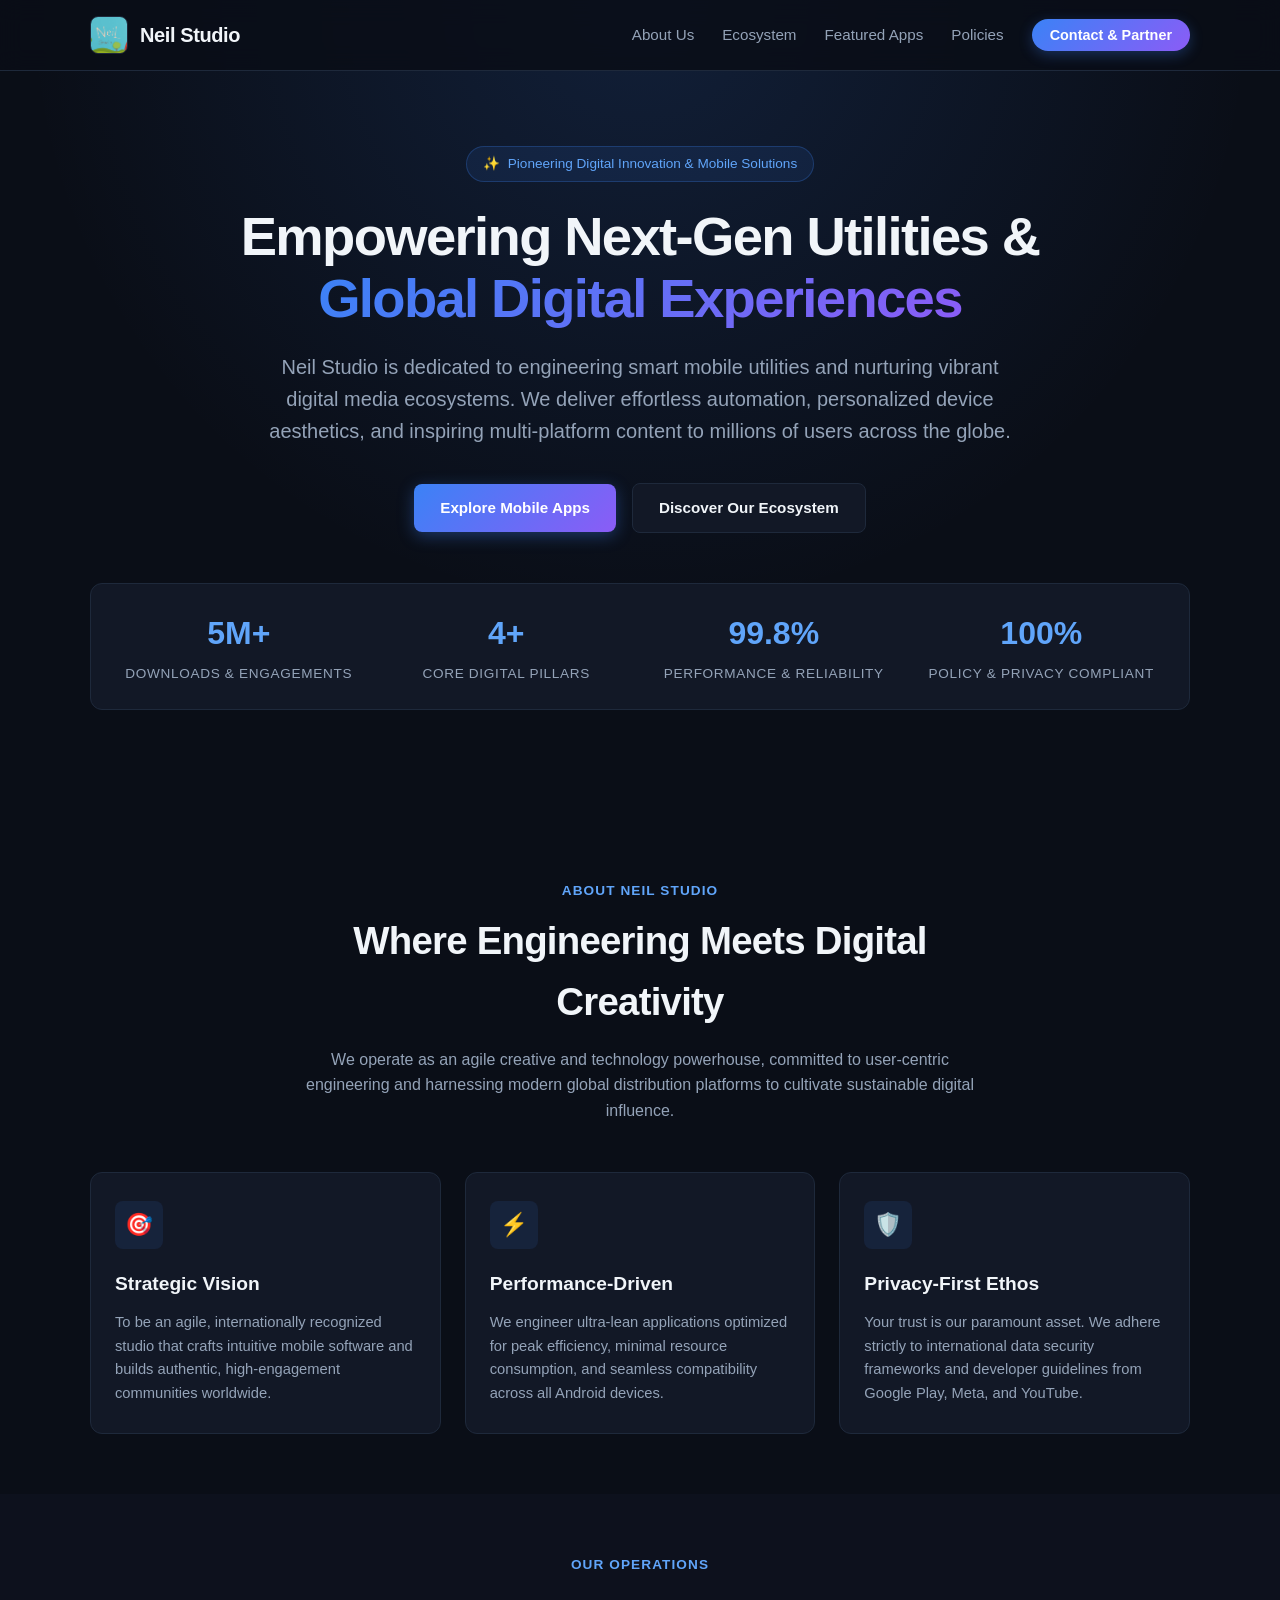
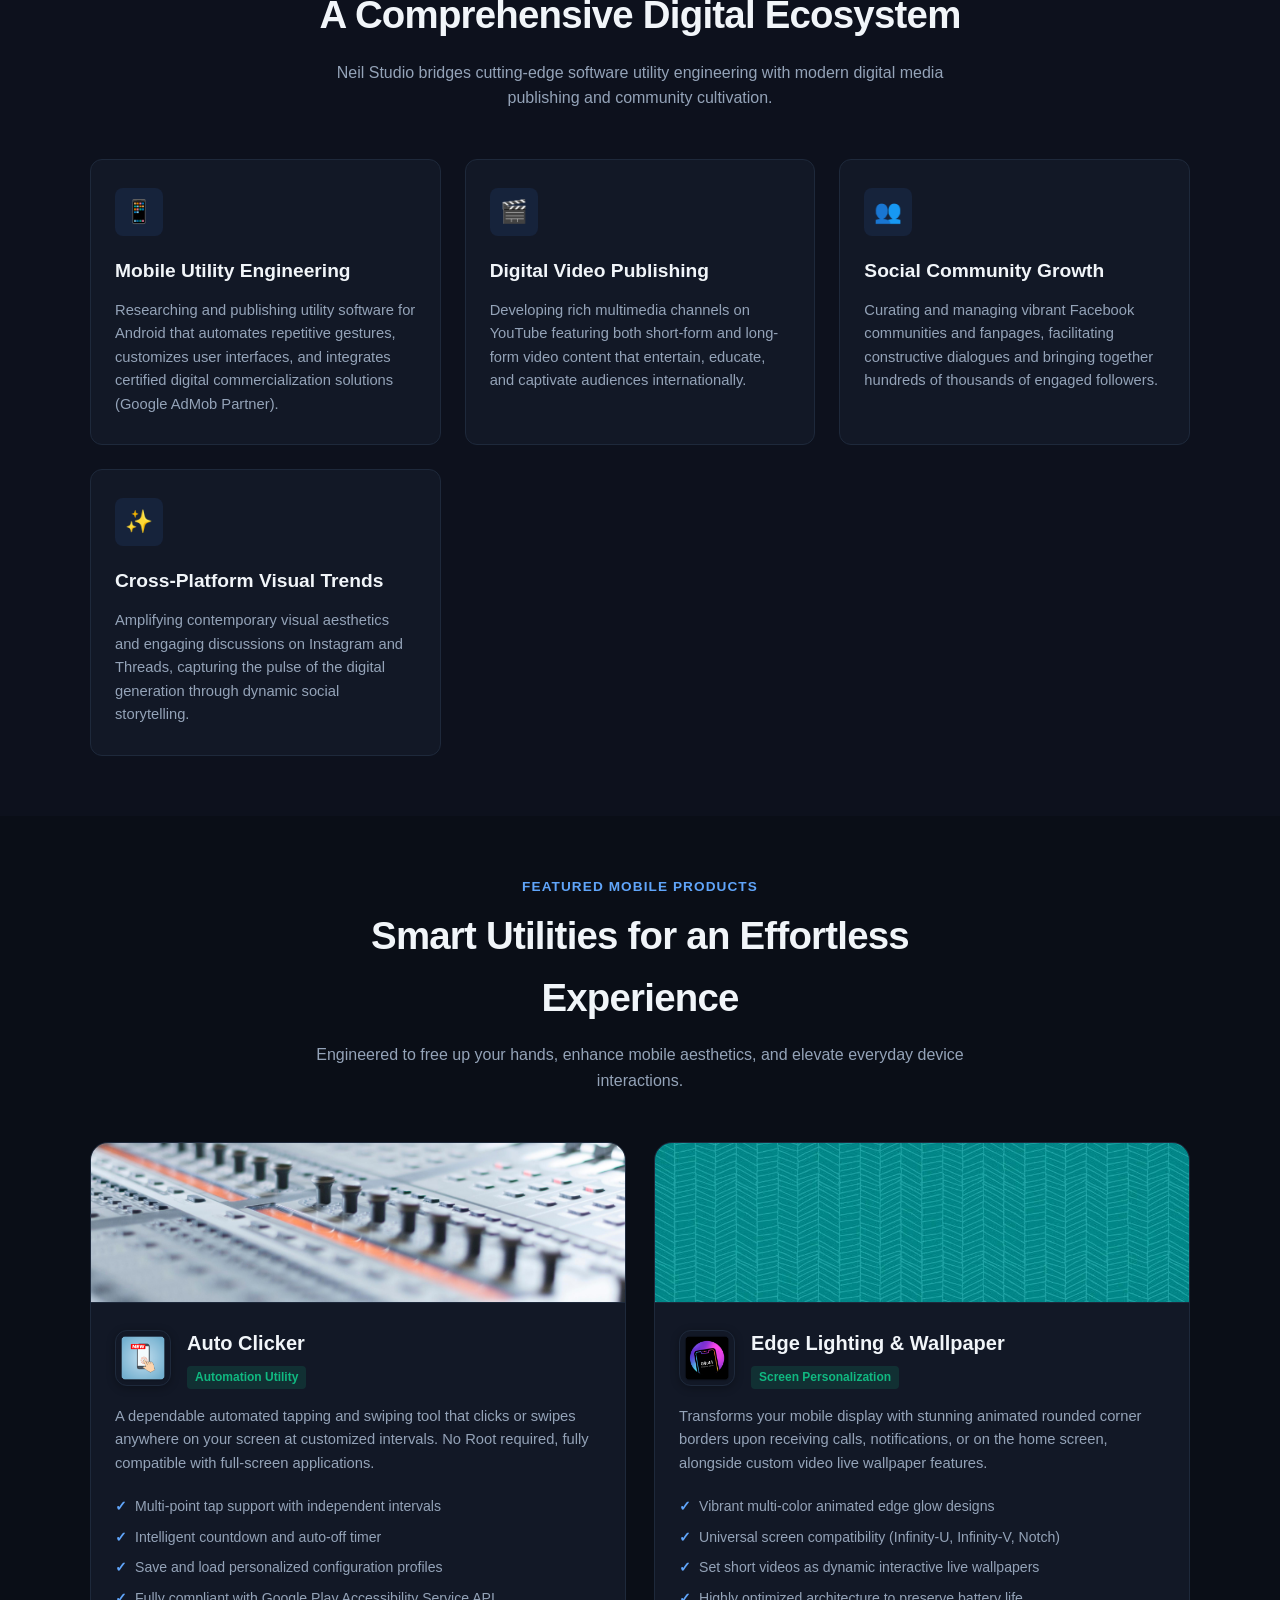
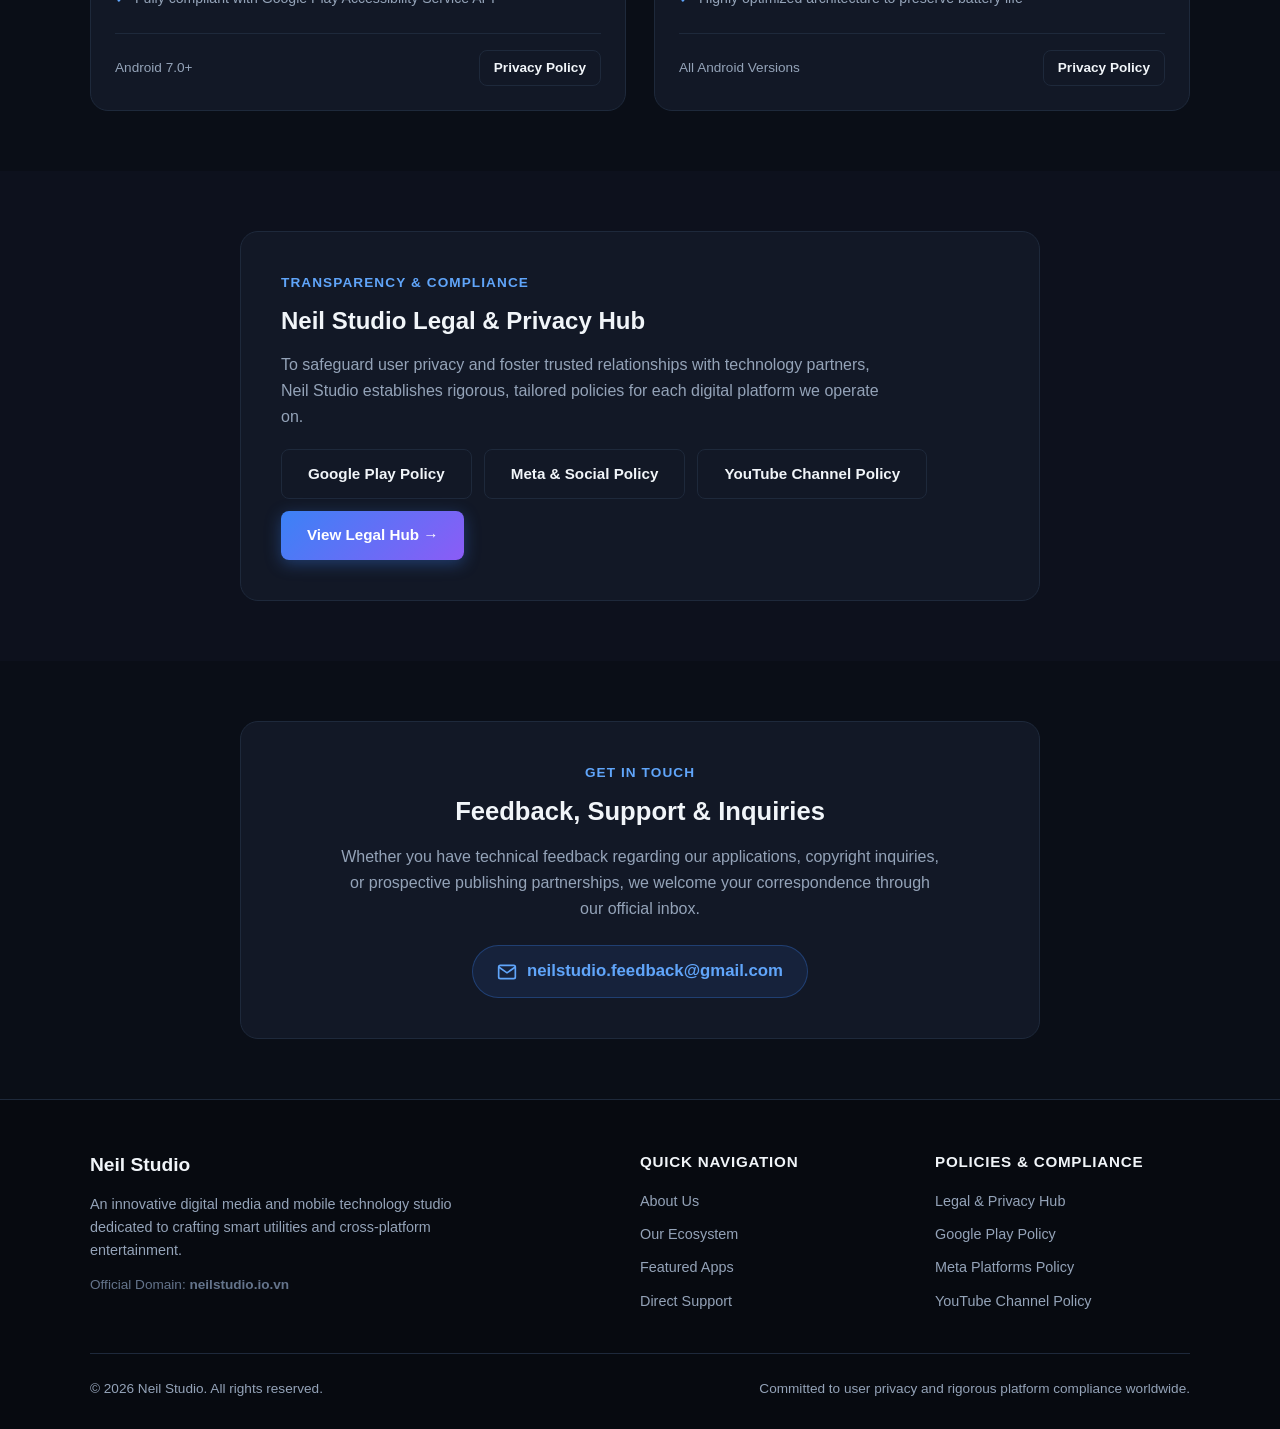
==== index.html @ c3f79672 "feat: initialize neilstudio website with homepage, policies, and assets" ====
<!DOCTYPE html>
<html lang="en">
<head>
  <meta charset="utf-8">
  <meta name="viewport" content="width=device-width, initial-scale=1.0">
  <title>Neil Studio | Creative Digital Media & Multi-Platform App Development</title>
  
  <meta name="description" content="Neil Studio is an innovative technology and digital media studio specializing in smart mobile utility applications and vibrant multi-platform social ecosystems.">
  <meta name="keywords" content="Neil Studio, Auto Clicker, Edge Lighting, Android Apps, Digital Media, Content Creation, neilstudio.io.vn">
  <meta name="author" content="Neil Studio">
  <link rel="canonical" href="https://neilstudio.io.vn/">
  
  <!-- Open Graph / Social Cards -->
  <meta property="og:type" content="website">
  <meta property="og:url" content="https://neilstudio.io.vn/">
  <meta property="og:title" content="Neil Studio | Digital Media & Technology Innovation">
  <meta property="og:description" content="Discover smart mobile utilities and innovative digital content ecosystems crafted by Neil Studio.">
  <meta property="og:image" content="assets/banner-autoclicker.jpg">

  <!-- Favicon -->
  <link rel="icon" type="image/png" href="assets/favicon.png">
  
  <!-- Main Stylesheet -->
  <link rel="stylesheet" href="style.css">
</head>
<body>

  <!-- Navigation Bar -->
  <header class="navbar">
    <div class="container nav-container">
      <a href="index.html" class="nav-brand">
        <img src="assets/logo.png" alt="Neil Studio Logo" class="nav-logo">
        <span>Neil Studio</span>
      </a>

      <button class="nav-toggle" id="navToggle" aria-label="Toggle navigation menu">
        <svg width="24" height="24" viewBox="0 0 24 24" fill="none" stroke="currentColor" stroke-width="2">
          <line x1="3" y1="12" x2="21" y2="12"></line>
          <line x1="3" y1="6" x2="21" y2="6"></line>
          <line x1="3" y1="18" x2="21" y2="18"></line>
        </svg>
      </button>

      <nav>
        <ul class="nav-menu" id="navMenu">
          <li><a href="#about" class="nav-link">About Us</a></li>
          <li><a href="#services" class="nav-link">Ecosystem</a></li>
          <li><a href="#apps" class="nav-link">Featured Apps</a></li>
          <li><a href="policies/index.html" class="nav-link">Policies</a></li>
          <li><a href="#contact" class="nav-cta">Contact & Partner</a></li>
        </ul>
      </nav>
    </div>
  </header>

  <main>
    <!-- Hero Section -->
    <section class="hero-section">
      <div class="container">
        <div class="hero-badge">
          <span>✨</span> Pioneering Digital Innovation & Mobile Solutions
        </div>
        <h1 class="hero-title">
          Empowering Next-Gen Utilities & <br>
          <span class="gradient-text">Global Digital Experiences</span>
        </h1>
        <p class="hero-desc">
          Neil Studio is dedicated to engineering smart mobile utilities and nurturing vibrant digital media ecosystems. We deliver effortless automation, personalized device aesthetics, and inspiring multi-platform content to millions of users across the globe.
        </p>
        <div class="hero-actions">
          <a href="#apps" class="btn btn-primary">Explore Mobile Apps</a>
          <a href="#services" class="btn btn-secondary">Discover Our Ecosystem</a>
        </div>

        <!-- Highlights / Stats -->
        <div class="stats-grid">
          <div class="stat-item">
            <div class="stat-num">5M+</div>
            <div class="stat-label">Downloads & Engagements</div>
          </div>
          <div class="stat-item">
            <div class="stat-num">4+</div>
            <div class="stat-label">Core Digital Pillars</div>
          </div>
          <div class="stat-item">
            <div class="stat-num">99.8%</div>
            <div class="stat-label">Performance & Reliability</div>
          </div>
          <div class="stat-item">
            <div class="stat-num">100%</div>
            <div class="stat-label">Policy & Privacy Compliant</div>
          </div>
        </div>
      </div>
    </section>

    <!-- About Section -->
    <section class="section" id="about">
      <div class="container">
        <div class="section-header">
          <div class="section-tag">About Neil Studio</div>
          <h2 class="section-title">Where Engineering Meets Digital Creativity</h2>
          <p class="section-desc">
            We operate as an agile creative and technology powerhouse, committed to user-centric engineering and harnessing modern global distribution platforms to cultivate sustainable digital influence.
          </p>
        </div>

        <div class="cards-grid">
          <div class="card">
            <div class="card-icon">🎯</div>
            <h3 class="card-title">Strategic Vision</h3>
            <p class="card-desc">
              To be an agile, internationally recognized studio that crafts intuitive mobile software and builds authentic, high-engagement communities worldwide.
            </p>
          </div>

          <div class="card">
            <div class="card-icon">⚡</div>
            <h3 class="card-title">Performance-Driven</h3>
            <p class="card-desc">
              We engineer ultra-lean applications optimized for peak efficiency, minimal resource consumption, and seamless compatibility across all Android devices.
            </p>
          </div>

          <div class="card">
            <div class="card-icon">🛡️</div>
            <h3 class="card-title">Privacy-First Ethos</h3>
            <p class="card-desc">
              Your trust is our paramount asset. We adhere strictly to international data security frameworks and developer guidelines from Google Play, Meta, and YouTube.
            </p>
          </div>
        </div>
      </div>
    </section>

    <!-- Services / Ecosystem Section -->
    <section class="section" id="services" style="background: rgba(18, 24, 38, 0.4);">
      <div class="container">
        <div class="section-header">
          <div class="section-tag">Our Operations</div>
          <h2 class="section-title">A Comprehensive Digital Ecosystem</h2>
          <p class="section-desc">
            Neil Studio bridges cutting-edge software utility engineering with modern digital media publishing and community cultivation.
          </p>
        </div>

        <div class="cards-grid">
          <div class="card">
            <div class="card-icon">📱</div>
            <h3 class="card-title">Mobile Utility Engineering</h3>
            <p class="card-desc">
              Researching and publishing utility software for Android that automates repetitive gestures, customizes user interfaces, and integrates certified digital commercialization solutions (Google AdMob Partner).
            </p>
          </div>

          <div class="card">
            <div class="card-icon">🎬</div>
            <h3 class="card-title">Digital Video Publishing</h3>
            <p class="card-desc">
              Developing rich multimedia channels on YouTube featuring both short-form and long-form video content that entertain, educate, and captivate audiences internationally.
            </p>
          </div>

          <div class="card">
            <div class="card-icon">👥</div>
            <h3 class="card-title">Social Community Growth</h3>
            <p class="card-desc">
              Curating and managing vibrant Facebook communities and fanpages, facilitating constructive dialogues and bringing together hundreds of thousands of engaged followers.
            </p>
          </div>

          <div class="card">
            <div class="card-icon">✨</div>
            <h3 class="card-title">Cross-Platform Visual Trends</h3>
            <p class="card-desc">
              Amplifying contemporary visual aesthetics and engaging discussions on Instagram and Threads, capturing the pulse of the digital generation through dynamic social storytelling.
            </p>
          </div>
        </div>
      </div>
    </section>

    <!-- Featured Apps Section -->
    <section class="section" id="apps">
      <div class="container">
        <div class="section-header">
          <div class="section-tag">Featured Mobile Products</div>
          <h2 class="section-title">Smart Utilities for an Effortless Experience</h2>
          <p class="section-desc">
            Engineered to free up your hands, enhance mobile aesthetics, and elevate everyday device interactions.
          </p>
        </div>

        <div class="apps-grid">
          <!-- App 1: Auto Clicker -->
          <div class="app-card">
            <img src="assets/banner-autoclicker.jpg" alt="Auto Clicker Banner" class="app-banner">
            <div class="app-content">
              <div class="app-header">
                <img src="assets/icon-autoclicker.png" alt="Auto Clicker Icon" class="app-icon">
                <div class="app-title-area">
                  <h3>Auto Clicker</h3>
                  <span class="app-badge">Automation Utility</span>
                </div>
              </div>
              <p class="app-desc">
                A dependable automated tapping and swiping tool that clicks or swipes anywhere on your screen at customized intervals. No Root required, fully compatible with full-screen applications.
              </p>
              <ul class="app-features">
                <li>Multi-point tap support with independent intervals</li>
                <li>Intelligent countdown and auto-off timer</li>
                <li>Save and load personalized configuration profiles</li>
                <li>Fully compliant with Google Play Accessibility Service API</li>
              </ul>
              <div class="app-footer">
                <span style="font-size: 0.85rem; color: var(--text-muted);">Android 7.0+</span>
                <a href="policies/google-play.html" class="btn btn-secondary" style="padding: 6px 14px; font-size: 0.85rem;">Privacy Policy</a>
              </div>
            </div>
          </div>

          <!-- App 2: Edge Lighting -->
          <div class="app-card">
            <img src="assets/banner-edgelighting.jpg" alt="Edge Lighting Banner" class="app-banner">
            <div class="app-content">
              <div class="app-header">
                <img src="assets/icon-edgelighting.png" alt="Edge Lighting Icon" class="app-icon">
                <div class="app-title-area">
                  <h3>Edge Lighting & Wallpaper</h3>
                  <span class="app-badge">Screen Personalization</span>
                </div>
              </div>
              <p class="app-desc">
                Transforms your mobile display with stunning animated rounded corner borders upon receiving calls, notifications, or on the home screen, alongside custom video live wallpaper features.
              </p>
              <ul class="app-features">
                <li>Vibrant multi-color animated edge glow designs</li>
                <li>Universal screen compatibility (Infinity-U, Infinity-V, Notch)</li>
                <li>Set short videos as dynamic interactive live wallpapers</li>
                <li>Highly optimized architecture to preserve battery life</li>
              </ul>
              <div class="app-footer">
                <span style="font-size: 0.85rem; color: var(--text-muted);">All Android Versions</span>
                <a href="policies/google-play.html" class="btn btn-secondary" style="padding: 6px 14px; font-size: 0.85rem;">Privacy Policy</a>
              </div>
            </div>
          </div>
        </div>
      </div>
    </section>

    <!-- Policies & Trust Banner -->
    <section class="section" style="background: rgba(18, 24, 38, 0.4);">
      <div class="container">
        <div class="contact-box" style="text-align: left; display: flex; flex-direction: column; gap: 20px;">
          <div>
            <div class="section-tag">Transparency & Compliance</div>
            <h3 style="font-size: 1.5rem; margin-top: 6px;">Neil Studio Legal & Privacy Hub</h3>
            <p style="margin: 0; color: var(--text-muted);">
              To safeguard user privacy and foster trusted relationships with technology partners, Neil Studio establishes rigorous, tailored policies for each digital platform we operate on.
            </p>
          </div>
          <div style="display: flex; gap: 12px; flex-wrap: wrap;">
            <a href="policies/google-play.html" class="btn btn-secondary">Google Play Policy</a>
            <a href="policies/meta.html" class="btn btn-secondary">Meta & Social Policy</a>
            <a href="policies/youtube.html" class="btn btn-secondary">YouTube Channel Policy</a>
            <a href="policies/index.html" class="btn btn-primary">View Legal Hub →</a>
          </div>
        </div>
      </div>
    </section>

    <!-- Contact / Feedback Section -->
    <section class="section" id="contact">
      <div class="container">
        <div class="contact-box">
          <div class="section-tag">Get In Touch</div>
          <h3>Feedback, Support & Inquiries</h3>
          <p>
            Whether you have technical feedback regarding our applications, copyright inquiries, or prospective publishing partnerships, we welcome your correspondence through our official inbox.
          </p>
          <a href="mailto:neilstudio.feedback@gmail.com" class="email-pill">
            <svg width="20" height="20" viewBox="0 0 24 24" fill="none" stroke="currentColor" stroke-width="2">
              <path d="M4 4h16c1.1 0 2 .9 2 2v12c0 1.1-.9 2-2 2H4c-1.1 0-2-.9-2-2V6c0-1.1.9-2 2-2z"></path>
              <polyline points="22,6 12,13 2,6"></polyline>
            </svg>
            <span>neilstudio.feedback@gmail.com</span>
          </a>
        </div>
      </div>
    </section>
  </main>

  <!-- Footer -->
  <footer class="footer">
    <div class="container">
      <div class="footer-grid">
        <div class="footer-brand">
          <h4>Neil Studio</h4>
          <p>
            An innovative digital media and mobile technology studio dedicated to crafting smart utilities and cross-platform entertainment.
          </p>
          <p style="margin-top: 12px; font-size: 0.85rem; color: var(--text-faint);">
            Official Domain: <strong>neilstudio.io.vn</strong>
          </p>
        </div>

        <div class="footer-col">
          <h5>Quick Navigation</h5>
          <ul class="footer-links">
            <li><a href="#about">About Us</a></li>
            <li><a href="#services">Our Ecosystem</a></li>
            <li><a href="#apps">Featured Apps</a></li>
            <li><a href="mailto:neilstudio.feedback@gmail.com">Direct Support</a></li>
          </ul>
        </div>

        <div class="footer-col">
          <h5>Policies & Compliance</h5>
          <ul class="footer-links">
            <li><a href="policies/index.html">Legal & Privacy Hub</a></li>
            <li><a href="policies/google-play.html">Google Play Policy</a></li>
            <li><a href="policies/meta.html">Meta Platforms Policy</a></li>
            <li><a href="policies/youtube.html">YouTube Channel Policy</a></li>
          </ul>
        </div>
      </div>

      <div class="footer-bottom">
        <div>© 2026 Neil Studio. All rights reserved.</div>
        <div>Committed to user privacy and rigorous platform compliance worldwide.</div>
      </div>
    </div>
  </footer>

  <script>
    // Responsive Mobile Navigation Toggle
    const navToggle = document.getElementById('navToggle');
    const navMenu = document.getElementById('navMenu');
    if (navToggle && navMenu) {
      navToggle.addEventListener('click', () => {
        navMenu.classList.toggle('is-active');
      });
      // Close menu when clicking outside or link
      navMenu.querySelectorAll('a').forEach(link => {
        link.addEventListener('click', () => {
          navMenu.classList.remove('is-active');
        });
      });
    }
  </script>
</body>
</html>
---- style.css ----
/* ==========================================================================
   Neil Studio - Main Stylesheet
   Ultra-fast, Modern & Responsive Design for Cloudflare Pages
   Domain: neilstudio.io.vn
   ========================================================================== */

:root {
  --bg-main: #0a0e17;
  --bg-card: #121826;
  --bg-card-hover: #182032;
  --bg-nav: rgba(10, 14, 23, 0.85);
  --border-subtle: #1e293b;
  --border-focus: #3b82f6;
  
  --text-main: #f1f5f9;
  --text-muted: #94a3b8;
  --text-faint: #64748b;
  
  --primary: #3b82f6;
  --primary-hover: #2563eb;
  --primary-light: #60a5fa;
  --accent-purple: #8b5cf6;
  --accent-emerald: #10b981;
  --gradient-brand: linear-gradient(135deg, #3b82f6 0%, #8b5cf6 100%);
  --gradient-glow: radial-gradient(circle at 50% 0%, rgba(59, 130, 246, 0.15) 0%, transparent 70%);

  --radius-sm: 8px;
  --radius-md: 12px;
  --radius-lg: 18px;
  --shadow-sm: 0 2px 8px rgba(0, 0, 0, 0.3);
  --shadow-lg: 0 10px 30px -10px rgba(0, 0, 0, 0.5);

  --container-max: 1140px;
  --font-stack: -apple-system, BlinkMacSystemFont, "Segoe UI", Roboto, "Helvetica Neue", Arial, sans-serif;
}

/* Base Reset */
*, *::before, *::after {
  box-sizing: border-box;
  margin: 0;
  padding: 0;
}

html {
  scroll-behavior: smooth;
  font-family: var(--font-stack);
  background-color: var(--bg-main);
  color: var(--text-main);
  line-height: 1.6;
  -webkit-font-smoothing: antialiased;
}

body {
  min-height: 100vh;
  display: flex;
  flex-direction: column;
  overflow-x: hidden;
  background-image: var(--gradient-glow);
  background-repeat: no-repeat;
  background-position: top center;
  background-size: 100% 600px;
}

img {
  max-width: 100%;
  height: auto;
  display: block;
}

a {
  color: var(--primary-light);
  text-decoration: none;
  transition: color 0.2s ease;
}

a:hover {
  color: #93c5fd;
}

/* Layout Utilities */
.container {
  width: 100%;
  max-width: var(--container-max);
  margin-left: auto;
  margin-right: auto;
  padding-left: 20px;
  padding-right: 20px;
}

/* Navigation Bar */
.navbar {
  position: sticky;
  top: 0;
  z-index: 100;
  background: var(--bg-nav);
  backdrop-filter: blur(12px);
  -webkit-backdrop-filter: blur(12px);
  border-bottom: 1px solid var(--border-subtle);
  transition: background 0.3s ease;
}

.nav-container {
  display: flex;
  align-items: center;
  justify-content: space-between;
  height: 70px;
}

.nav-brand {
  display: flex;
  align-items: center;
  gap: 12px;
  color: var(--text-main);
  font-weight: 700;
  font-size: 1.25rem;
  letter-spacing: -0.02em;
}

.nav-logo {
  width: 38px;
  height: 38px;
  border-radius: var(--radius-sm);
  object-fit: cover;
  border: 1px solid var(--border-subtle);
}

.nav-menu {
  display: flex;
  align-items: center;
  gap: 28px;
  list-style: none;
}

.nav-link {
  color: var(--text-muted);
  font-size: 0.95rem;
  font-weight: 500;
  transition: color 0.2s ease;
}

.nav-link:hover, .nav-link.active {
  color: var(--text-main);
}

.nav-cta {
  background: var(--gradient-brand);
  color: #fff !important;
  padding: 8px 18px;
  border-radius: 9999px;
  font-size: 0.9rem;
  font-weight: 600;
  box-shadow: 0 4px 14px rgba(59, 130, 246, 0.3);
  transition: transform 0.2s ease, box-shadow 0.2s ease;
}

.nav-cta:hover {
  transform: translateY(-1px);
  box-shadow: 0 6px 20px rgba(59, 130, 246, 0.45);
}

/* Mobile Toggle */
.nav-toggle {
  display: none;
  background: none;
  border: none;
  color: var(--text-main);
  cursor: pointer;
  padding: 8px;
}

/* Hero Section */
.hero-section {
  padding: 75px 0 60px;
  text-align: center;
  position: relative;
}

.hero-badge {
  display: inline-flex;
  align-items: center;
  gap: 8px;
  padding: 6px 16px;
  background: rgba(59, 130, 246, 0.1);
  border: 1px solid rgba(59, 130, 246, 0.25);
  border-radius: 9999px;
  font-size: 0.85rem;
  color: var(--primary-light);
  font-weight: 500;
  margin-bottom: 24px;
}

.hero-title {
  font-size: clamp(2.2rem, 5vw, 3.4rem);
  font-weight: 800;
  line-height: 1.15;
  letter-spacing: -0.03em;
  margin-bottom: 20px;
}

.gradient-text {
  background: var(--gradient-brand);
  -webkit-background-clip: text;
  -webkit-text-fill-color: transparent;
}

.hero-desc {
  font-size: clamp(1.05rem, 2vw, 1.25rem);
  color: var(--text-muted);
  max-width: 760px;
  margin: 0 auto 36px;
  line-height: 1.6;
}

.hero-actions {
  display: flex;
  align-items: center;
  justify-content: center;
  gap: 16px;
  flex-wrap: wrap;
}

.btn {
  display: inline-flex;
  align-items: center;
  justify-content: center;
  gap: 8px;
  padding: 12px 26px;
  border-radius: var(--radius-sm);
  font-size: 0.95rem;
  font-weight: 600;
  cursor: pointer;
  transition: all 0.2s ease;
  border: none;
}

.btn-primary {
  background: var(--gradient-brand);
  color: #fff;
  box-shadow: 0 4px 16px rgba(59, 130, 246, 0.35);
}

.btn-primary:hover {
  transform: translateY(-2px);
  box-shadow: 0 6px 24px rgba(59, 130, 246, 0.5);
  color: #fff;
}

.btn-secondary {
  background: var(--bg-card);
  color: var(--text-main);
  border: 1px solid var(--border-subtle);
}

.btn-secondary:hover {
  background: var(--bg-card-hover);
  border-color: #334155;
  color: #fff;
}

/* Stats / Highlights */
.stats-grid {
  display: grid;
  grid-template-columns: repeat(auto-fit, minmax(200px, 1fr));
  gap: 20px;
  margin: 50px 0;
  padding: 24px;
  background: var(--bg-card);
  border: 1px solid var(--border-subtle);
  border-radius: var(--radius-md);
}

.stat-item {
  text-align: center;
}

.stat-num {
  font-size: 2rem;
  font-weight: 800;
  color: var(--primary-light);
  margin-bottom: 4px;
}

.stat-label {
  font-size: 0.85rem;
  color: var(--text-muted);
  text-transform: uppercase;
  letter-spacing: 0.05em;
}

/* Section Common */
.section {
  padding: 60px 0;
}

.section-header {
  text-align: center;
  max-width: 680px;
  margin: 0 auto 48px;
}

.section-tag {
  color: var(--primary-light);
  font-size: 0.85rem;
  font-weight: 600;
  text-transform: uppercase;
  letter-spacing: 0.08em;
  margin-bottom: 8px;
}

.section-title {
  font-size: clamp(1.8rem, 3.5vw, 2.4rem);
  font-weight: 700;
  letter-spacing: -0.02em;
  margin-bottom: 14px;
}

.section-desc {
  color: var(--text-muted);
  font-size: 1rem;
}

/* Cards Grid */
.cards-grid {
  display: grid;
  grid-template-columns: repeat(auto-fit, minmax(260px, 1fr));
  gap: 24px;
}

.card {
  background: var(--bg-card);
  border: 1px solid var(--border-subtle);
  border-radius: var(--radius-md);
  padding: 28px 24px;
  transition: transform 0.2s ease, border-color 0.2s ease, box-shadow 0.2s ease;
  display: flex;
  flex-direction: column;
}

.card:hover {
  transform: translateY(-4px);
  border-color: rgba(59, 130, 246, 0.4);
  box-shadow: 0 12px 28px -8px rgba(0, 0, 0, 0.4);
}

.card-icon {
  width: 48px;
  height: 48px;
  display: flex;
  align-items: center;
  justify-content: center;
  background: rgba(59, 130, 246, 0.1);
  color: var(--primary-light);
  border-radius: var(--radius-sm);
  margin-bottom: 20px;
  font-size: 1.4rem;
}

.card-title {
  font-size: 1.2rem;
  font-weight: 700;
  margin-bottom: 12px;
  color: var(--text-main);
}

.card-desc {
  font-size: 0.92rem;
  color: var(--text-muted);
  line-height: 1.6;
  flex-grow: 1;
}

/* Featured Apps Section */
.apps-grid {
  display: grid;
  grid-template-columns: repeat(auto-fit, minmax(320px, 1fr));
  gap: 28px;
}

.app-card {
  background: var(--bg-card);
  border: 1px solid var(--border-subtle);
  border-radius: var(--radius-lg);
  overflow: hidden;
  transition: transform 0.2s ease, border-color 0.2s ease;
  display: flex;
  flex-direction: column;
}

.app-card:hover {
  transform: translateY(-3px);
  border-color: rgba(59, 130, 246, 0.35);
}

.app-banner {
  width: 100%;
  height: 160px;
  object-fit: cover;
  border-bottom: 1px solid var(--border-subtle);
  background-color: #0d121c;
}

.app-content {
  padding: 24px;
  display: flex;
  flex-direction: column;
  flex-grow: 1;
}

.app-header {
  display: flex;
  align-items: center;
  gap: 16px;
  margin-bottom: 16px;
}

.app-icon {
  width: 56px;
  height: 56px;
  border-radius: var(--radius-md);
  object-fit: cover;
  border: 1px solid var(--border-subtle);
  box-shadow: var(--shadow-sm);
}

.app-title-area h3 {
  font-size: 1.25rem;
  font-weight: 700;
  color: var(--text-main);
  margin-bottom: 4px;
}

.app-badge {
  display: inline-block;
  font-size: 0.75rem;
  font-weight: 600;
  padding: 2px 8px;
  background: rgba(16, 185, 129, 0.15);
  color: var(--accent-emerald);
  border-radius: 4px;
}

.app-desc {
  color: var(--text-muted);
  font-size: 0.92rem;
  line-height: 1.6;
  margin-bottom: 20px;
  flex-grow: 1;
}

.app-features {
  list-style: none;
  margin-bottom: 24px;
  display: flex;
  flex-direction: column;
  gap: 8px;
}

.app-features li {
  font-size: 0.88rem;
  color: var(--text-muted);
  display: flex;
  align-items: center;
  gap: 8px;
}

.app-features li::before {
  content: "✓";
  color: var(--primary-light);
  font-weight: bold;
}

.app-footer {
  display: flex;
  align-items: center;
  justify-content: space-between;
  border-top: 1px solid var(--border-subtle);
  padding-top: 16px;
}

/* Contact / Feedback Box */
.contact-box {
  background: var(--bg-card);
  border: 1px solid var(--border-subtle);
  border-radius: var(--radius-lg);
  padding: 40px;
  text-align: center;
  max-width: 800px;
  margin: 0 auto;
}

.contact-box h3 {
  font-size: 1.6rem;
  font-weight: 700;
  margin-bottom: 12px;
}

.contact-box p {
  color: var(--text-muted);
  margin-bottom: 24px;
  max-width: 600px;
  margin-left: auto;
  margin-right: auto;
}

.email-pill {
  display: inline-flex;
  align-items: center;
  gap: 10px;
  padding: 12px 24px;
  background: rgba(59, 130, 246, 0.1);
  border: 1px solid rgba(59, 130, 246, 0.3);
  border-radius: 9999px;
  color: var(--primary-light);
  font-weight: 600;
  font-size: 1.05rem;
  transition: all 0.2s ease;
}

.email-pill:hover {
  background: rgba(59, 130, 246, 0.2);
  border-color: var(--primary);
  transform: translateY(-2px);
  color: #fff;
}

/* ==========================================================================
   Policy & Legal Documentation Pages
   ========================================================================== */
.policy-wrapper {
  padding: 50px 0 80px;
}

.policy-header {
  border-bottom: 1px solid var(--border-subtle);
  padding-bottom: 24px;
  margin-bottom: 36px;
}

.policy-meta {
  display: flex;
  align-items: center;
  gap: 16px;
  font-size: 0.85rem;
  color: var(--text-muted);
  margin-top: 12px;
  flex-wrap: wrap;
}

.policy-tag {
  background: rgba(59, 130, 246, 0.12);
  color: var(--primary-light);
  padding: 3px 10px;
  border-radius: 4px;
  font-weight: 600;
}

.policy-content {
  background: var(--bg-card);
  border: 1px solid var(--border-subtle);
  border-radius: var(--radius-lg);
  padding: 36px;
  font-size: 0.98rem;
  line-height: 1.75;
  color: #cbd5e1;
}

.policy-content h2 {
  font-size: 1.45rem;
  font-weight: 700;
  color: var(--text-main);
  margin-top: 36px;
  margin-bottom: 16px;
  padding-bottom: 8px;
  border-bottom: 1px solid var(--border-subtle);
}

.policy-content h2:first-of-type {
  margin-top: 0;
}

.policy-content h3 {
  font-size: 1.15rem;
  font-weight: 600;
  color: var(--text-main);
  margin-top: 24px;
  margin-bottom: 10px;
}

.policy-content p {
  margin-bottom: 16px;
}

.policy-content ul, .policy-content ol {
  margin-bottom: 20px;
  padding-left: 24px;
}

.policy-content li {
  margin-bottom: 8px;
}

.policy-alert {
  background: rgba(59, 130, 246, 0.08);
  border-left: 4px solid var(--primary);
  padding: 16px 20px;
  border-radius: 0 var(--radius-sm) var(--radius-sm) 0;
  margin: 24px 0;
  color: #e2e8f0;
}

.policy-alert strong {
  color: #fff;
}

.policy-cards-grid {
  display: grid;
  grid-template-columns: repeat(auto-fit, minmax(300px, 1fr));
  gap: 24px;
  margin-top: 32px;
}

.policy-hub-card {
  background: var(--bg-card);
  border: 1px solid var(--border-subtle);
  border-radius: var(--radius-md);
  padding: 28px;
  display: flex;
  flex-direction: column;
  transition: all 0.2s ease;
  position: relative;
  overflow: hidden;
}

.policy-hub-card:hover {
  transform: translateY(-4px);
  border-color: var(--primary);
  box-shadow: var(--shadow-lg);
}

.policy-hub-card h3 {
  font-size: 1.25rem;
  font-weight: 700;
  color: var(--text-main);
  margin-bottom: 10px;
}

.policy-hub-card p {
  color: var(--text-muted);
  font-size: 0.92rem;
  line-height: 1.6;
  margin-bottom: 20px;
  flex-grow: 1;
}

.back-link {
  display: inline-flex;
  align-items: center;
  gap: 6px;
  color: var(--text-muted);
  font-size: 0.9rem;
  margin-bottom: 20px;
  transition: color 0.2s ease;
}

.back-link:hover {
  color: var(--primary-light);
}

/* Footer */
.footer {
  margin-top: auto;
  background: #070a10;
  border-top: 1px solid var(--border-subtle);
  padding: 50px 0 30px;
  color: var(--text-muted);
  font-size: 0.9rem;
}

.footer-grid {
  display: grid;
  grid-template-columns: 2fr 1fr 1fr;
  gap: 40px;
  margin-bottom: 40px;
}

.footer-brand h4 {
  color: var(--text-main);
  font-size: 1.2rem;
  margin-bottom: 12px;
}

.footer-brand p {
  max-width: 380px;
  line-height: 1.6;
  font-size: 0.9rem;
}

.footer-col h5 {
  color: var(--text-main);
  font-size: 0.95rem;
  font-weight: 600;
  margin-bottom: 16px;
  text-transform: uppercase;
  letter-spacing: 0.05em;
}

.footer-links {
  list-style: none;
  display: flex;
  flex-direction: column;
  gap: 10px;
}

.footer-links a {
  color: var(--text-muted);
  transition: color 0.2s ease;
}

.footer-links a:hover {
  color: var(--text-main);
}

.footer-bottom {
  border-top: 1px solid var(--border-subtle);
  padding-top: 24px;
  display: flex;
  align-items: center;
  justify-content: space-between;
  flex-wrap: wrap;
  gap: 16px;
  font-size: 0.85rem;
}

/* Responsive */
@media (max-width: 768px) {
  .nav-menu {
    display: none;
    position: absolute;
    top: 70px;
    left: 0;
    right: 0;
    background: var(--bg-card);
    border-bottom: 1px solid var(--border-subtle);
    flex-direction: column;
    padding: 24px;
    gap: 16px;
    box-shadow: var(--shadow-lg);
  }

  .nav-menu.is-active {
    display: flex;
  }

  .nav-toggle {
    display: block;
  }

  .footer-grid {
    grid-template-columns: 1fr;
    gap: 30px;
  }

  .policy-content {
    padding: 22px;
  }
}
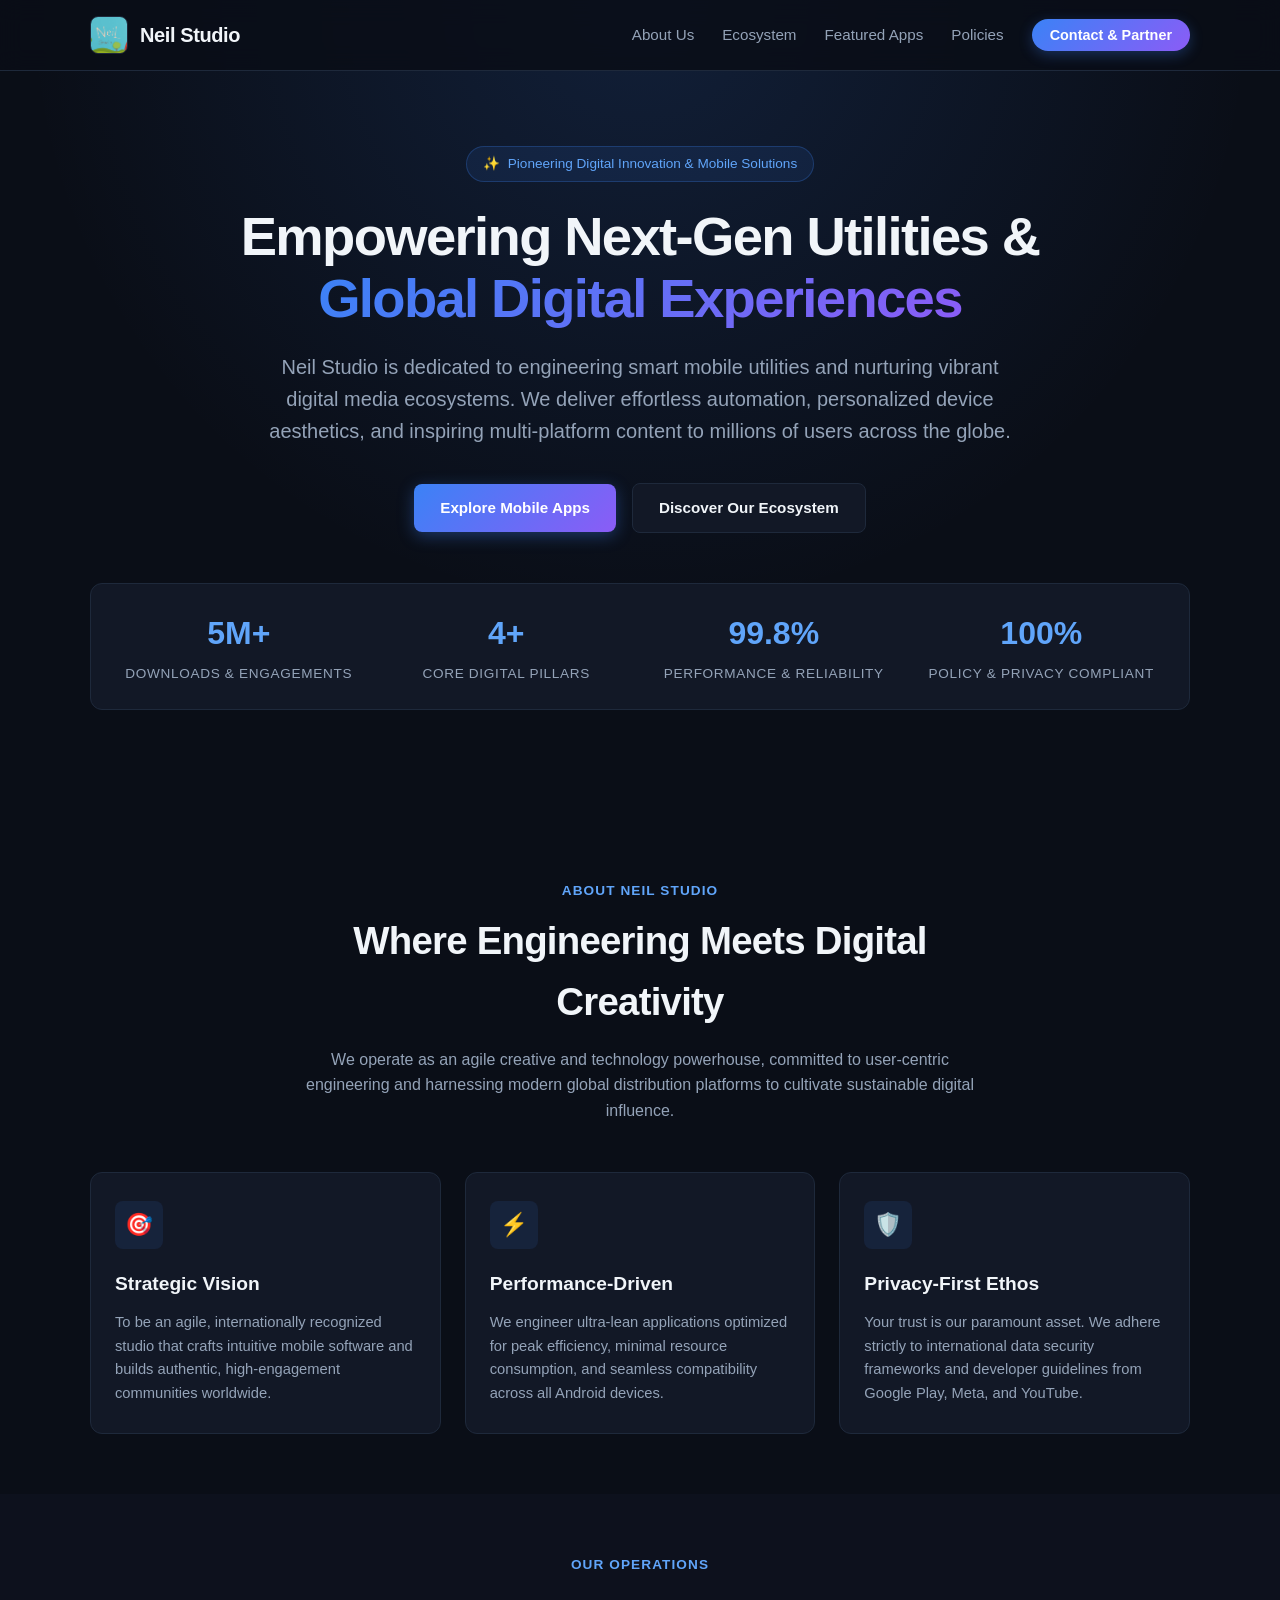
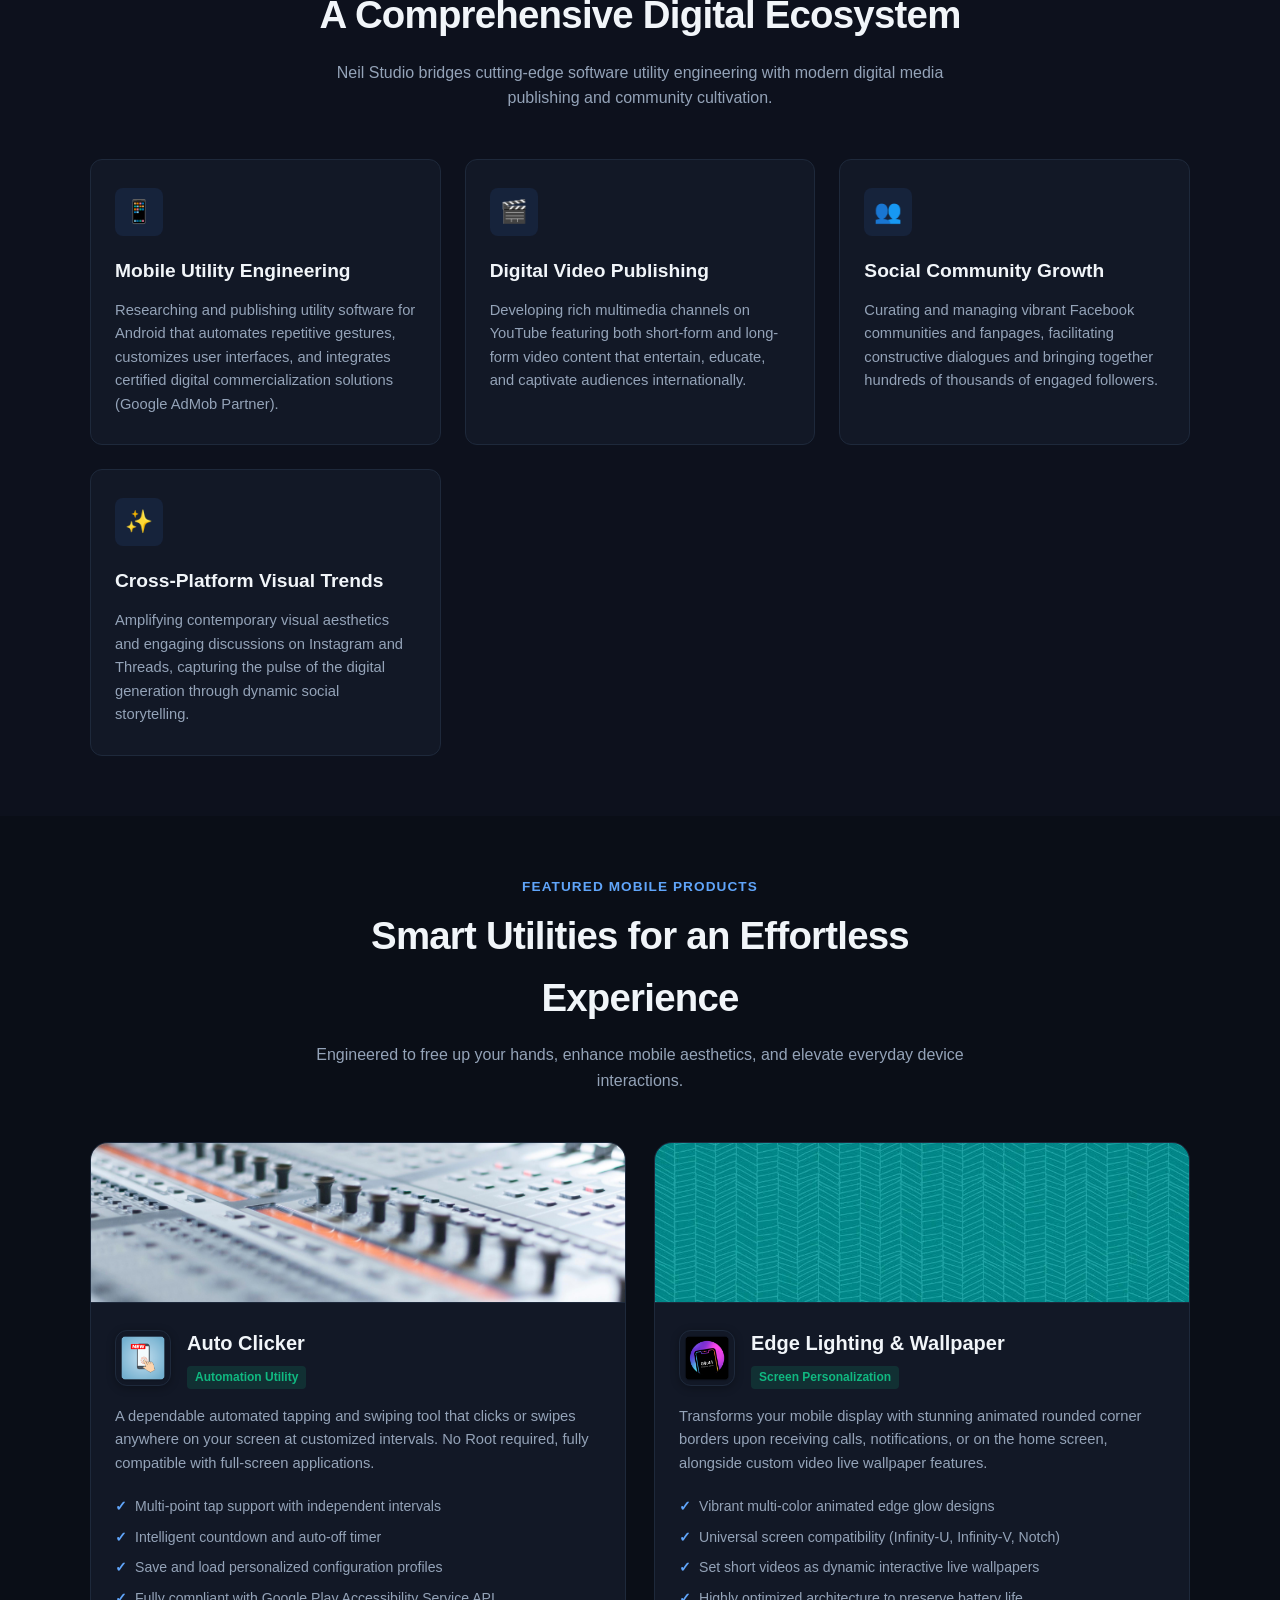
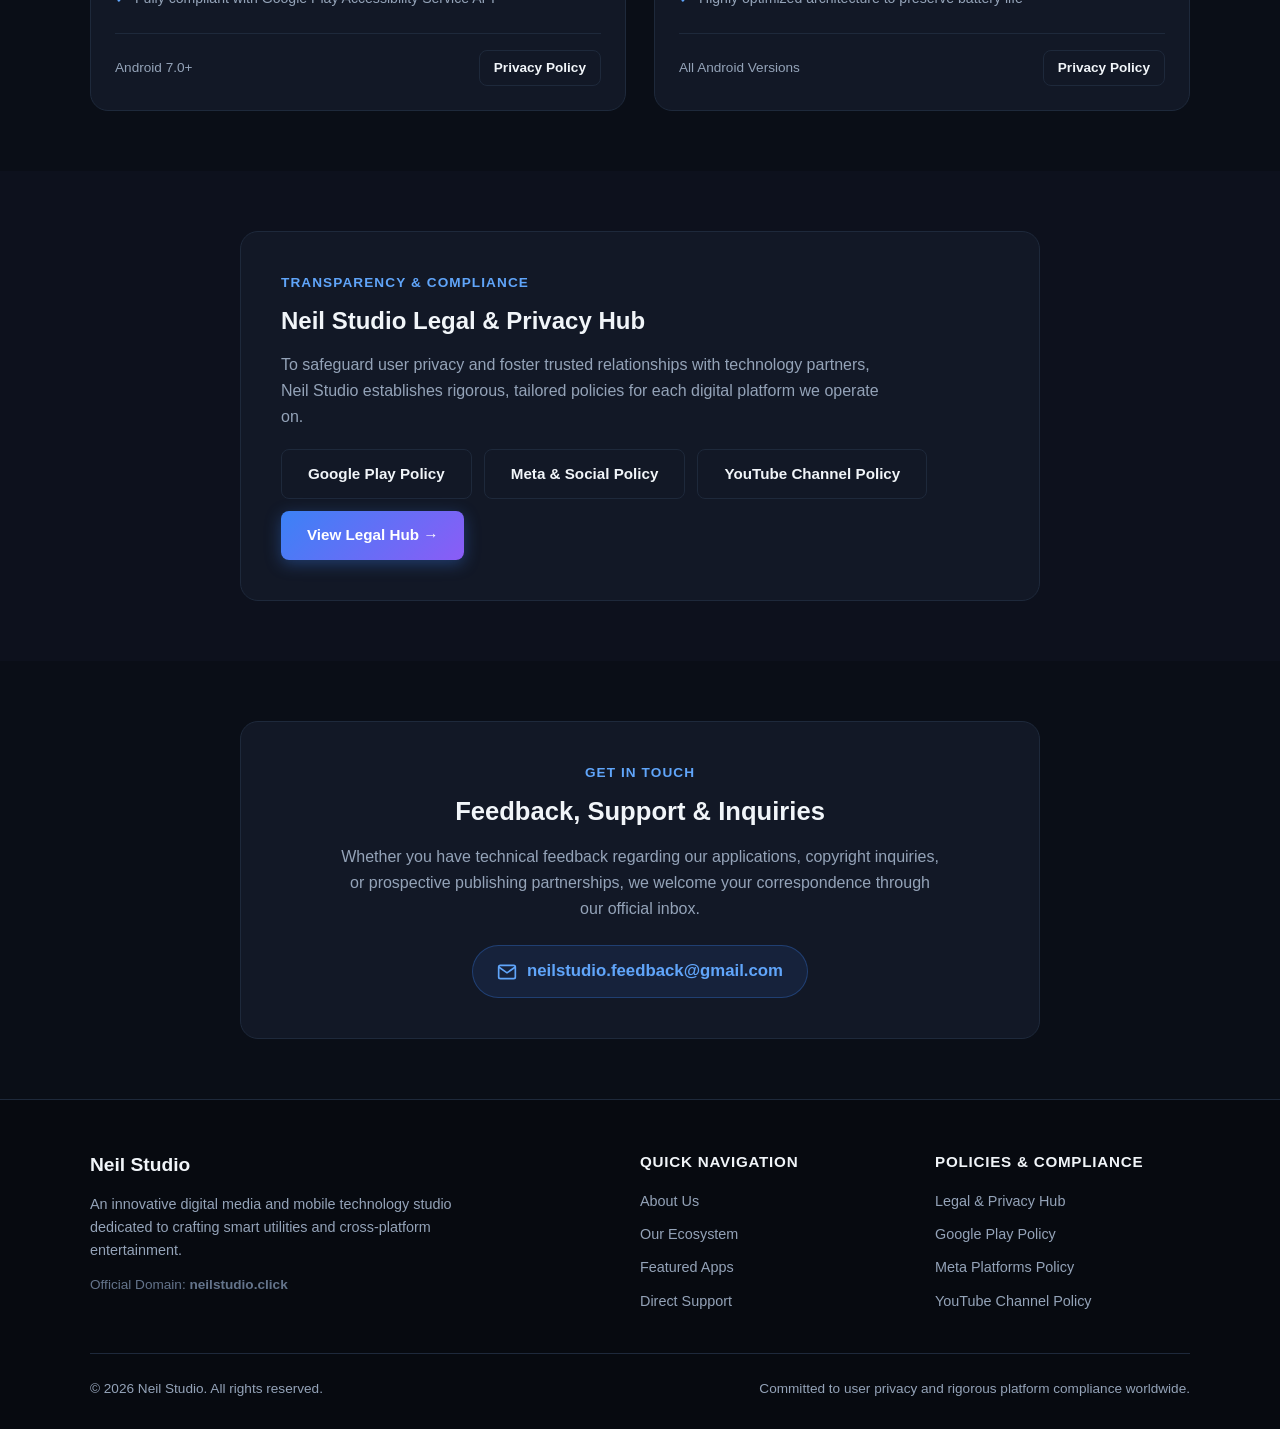
==== commit 30cb4d25: "fix: update canonical domain to neilstudio.click and add sitemap/robots.txt" ====
--- a/index.html
+++ b/index.html
@@ -6,13 +6,13 @@
   <title>Neil Studio | Creative Digital Media & Multi-Platform App Development</title>
   
   <meta name="description" content="Neil Studio is an innovative technology and digital media studio specializing in smart mobile utility applications and vibrant multi-platform social ecosystems.">
-  <meta name="keywords" content="Neil Studio, Auto Clicker, Edge Lighting, Android Apps, Digital Media, Content Creation, neilstudio.io.vn">
+  <meta name="keywords" content="Neil Studio, Auto Clicker, Edge Lighting, Android Apps, Digital Media, Content Creation, neilstudio.click">
   <meta name="author" content="Neil Studio">
-  <link rel="canonical" href="https://neilstudio.io.vn/">
+  <link rel="canonical" href="https://neilstudio.click/">
   
   <!-- Open Graph / Social Cards -->
   <meta property="og:type" content="website">
-  <meta property="og:url" content="https://neilstudio.io.vn/">
+  <meta property="og:url" content="https://neilstudio.click/">
   <meta property="og:title" content="Neil Studio | Digital Media & Technology Innovation">
   <meta property="og:description" content="Discover smart mobile utilities and innovative digital content ecosystems crafted by Neil Studio.">
   <meta property="og:image" content="assets/banner-autoclicker.jpg">
@@ -301,7 +301,7 @@
             An innovative digital media and mobile technology studio dedicated to crafting smart utilities and cross-platform entertainment.
           </p>
           <p style="margin-top: 12px; font-size: 0.85rem; color: var(--text-faint);">
-            Official Domain: <strong>neilstudio.io.vn</strong>
+            Official Domain: <strong>neilstudio.click</strong>
           </p>
         </div>
 
--- a/style.css
+++ b/style.css
@@ -1,7 +1,7 @@
 /* ==========================================================================
    Neil Studio - Main Stylesheet
    Ultra-fast, Modern & Responsive Design for Cloudflare Pages
-   Domain: neilstudio.io.vn
+   Domain: neilstudio.click
    ========================================================================== */
 
 :root {
